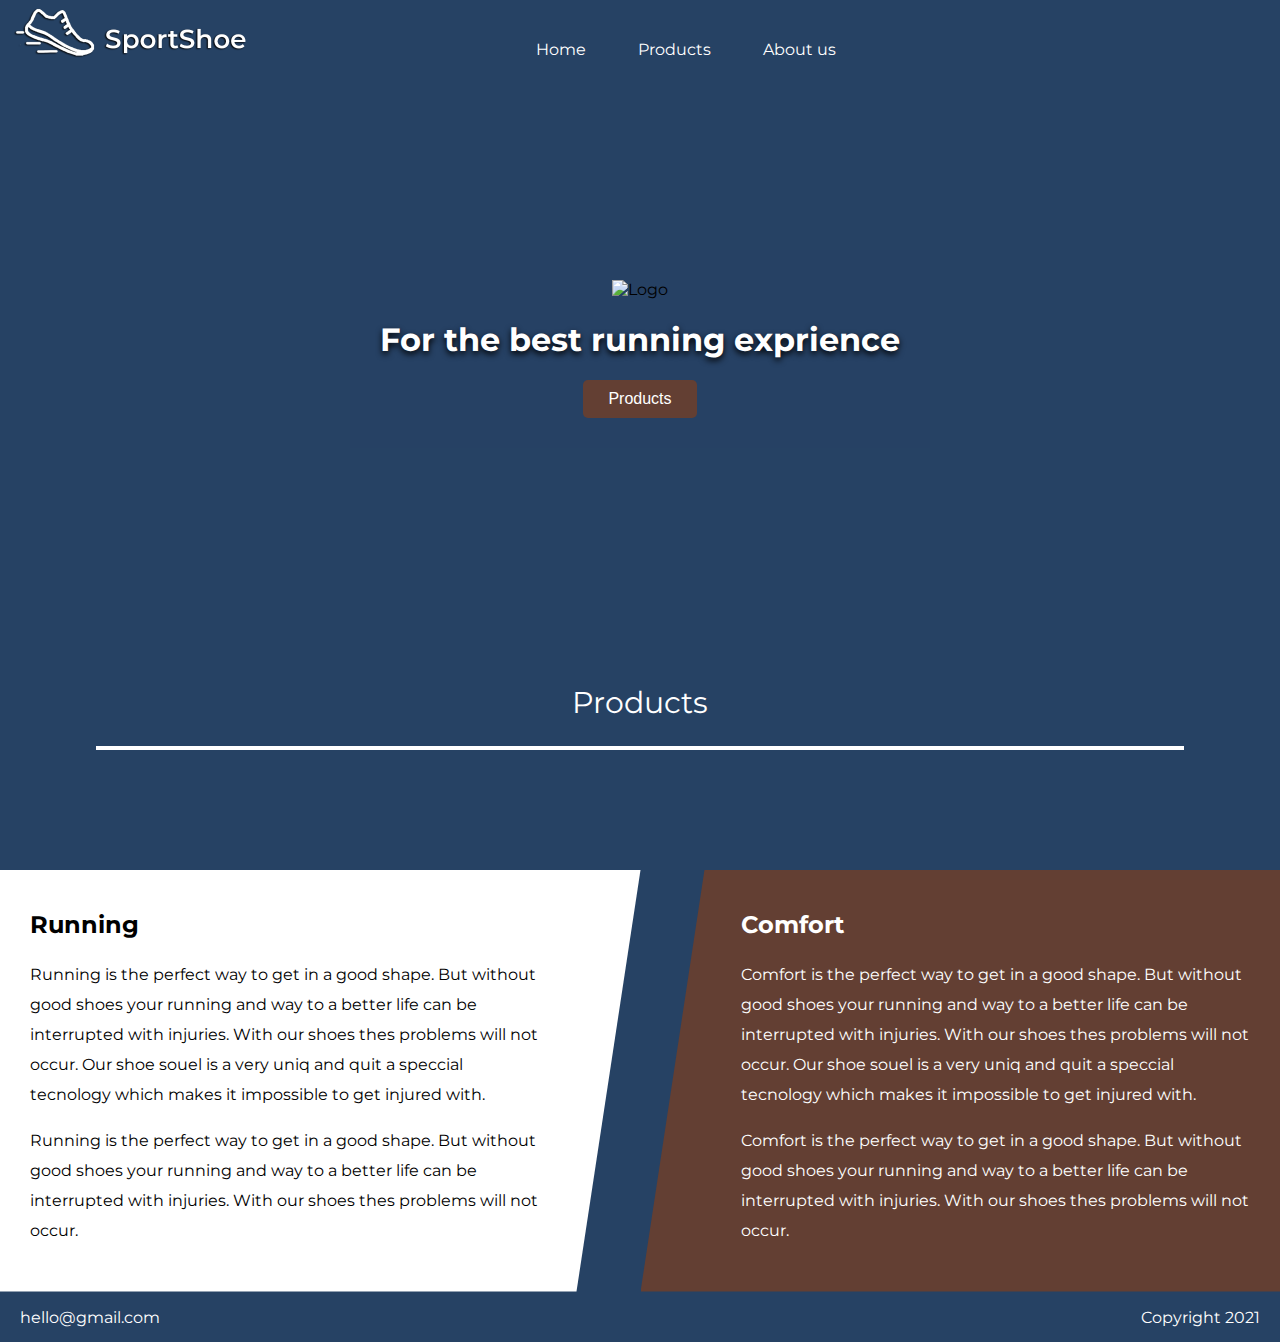
==== index.html @ 1981b254 "Logg in form complete" ====
<!DOCTYPE html>
<html lang="en">

<head>
    <meta charset="UTF-8">
    <meta http-equiv="X-UA-Compatible" content="IE=edge">
    <meta name="viewport" content="width=device-width, initial-scale=1.0">
    <link href="css/style.css" rel="stylesheet">
    <script src="https://kit.fontawesome.com/65aaf5acf6.js" crossorigin="anonymous"></script>
    <link rel="preconnect" href="https://fonts.googleapis.com">
    <link rel="preconnect" href="https://fonts.gstatic.com" crossorigin>
    <link href="https://fonts.googleapis.com/css2?family=Montserrat&display=swap" rel="stylesheet">
    <title>Homepage</title>
</head>

<body>
    <header>
        <div class="nav">
            <div class="logo">
                <img src="images/semester-p2-logo-ligende.png" alt="Logo">
            </div>
            <div class="nav-links">
                <ul>
                    <li><a href="index.html">Home</a></li>
                    <li><a href="products.html">Products</a></li>
                    <li><a href="about.html">About us</a></li>
                </ul>
            </div>
            <div class="nav-icons">
                <ul>
                    <li><i class="fas fa-user-circle"></i>
                        <div class="dropdown">
                            <ul>
                                <li>
                                    <a href="login.html">Log in</a>
                                </li>
                            </ul>
                        </div>
                    </li>
                    <li><a href="#"><i class="fas fa-shopping-cart"></i></a></li>
                </ul>
            </div>
        </div>
    </header>
    <div class="hero-section">
        <div class="hero-content">
            <img src="images/semester-p2-logo-stående.png" alt="Logo">
            <h1>For the best running exprience</h1>
            <a href="products.html"><button>Products</button></a>
        </div>
    </div>
    <div class="product-section">
        <div class="product-content">
            <a href="products.html">
                <h2>Products</h2>
            </a>
            <div class="line"></div>
            <div class="row row-cols-1 row-cols-lg-2 row-cols-lg-4">

            </div>
        </div>
    </div>
    <div class="text-section">
        <div class="left-content">
            <h2>Running</h2>
            <p>Running is the perfect way to get in a good shape. But without good shoes your running and way to a
                better life can be interrupted with injuries. With our shoes thes problems will not occur. Our shoe
                souel is a very uniq and quit a speccial tecnology which makes it impossible to get injured with.</p>
            <p>Running is the perfect way to get in a good shape. But without good shoes your running and way to a
                better life can be interrupted with injuries. With our shoes thes problems will not occur.</p>
        </div>

        <div class="right-content">
            <h2>Comfort</h2>
            <p>Comfort is the perfect way to get in a good shape. But without good shoes your running and way to a
                better life can be interrupted with injuries. With our shoes thes problems will not occur. Our shoe
                souel is a very uniq and quit a speccial tecnology which makes it impossible to get injured with.</p>
            <p>Comfort is the perfect way to get in a good shape. But without good shoes your running and way to a
                better life can be interrupted with injuries. With our shoes thes problems will not occur.</p>
        </div>
    </div>
    <footer class="footer">
        <div class="footer-content">
            <p>hello@gmail.com</p>
            <p>Copyright 2021</p>
        </div>
    </footer>
    <script src="js/home.js" type="module"></script>
</body>

</html>
---- css/style.css ----
body {
  background-color: #264264;
  font-family: "Montserrat", sans-serif;
  margin: 0;
}

.nav {
  display: -webkit-box;
  display: -ms-flexbox;
  display: flex;
  -webkit-box-orient: horizontal;
  -webkit-box-direction: normal;
      -ms-flex-direction: row;
          flex-direction: row;
  -webkit-box-pack: justify;
      -ms-flex-pack: justify;
          justify-content: space-between;
  padding: 5px 5px 0 5px;
  -webkit-box-sizing: border-box;
          box-sizing: border-box;
}

.nav .logo img {
  max-width: 250px;
}

.nav .nav-links ul {
  display: -webkit-inline-box;
  display: -ms-inline-flexbox;
  display: inline-flex;
  list-style: none;
  width: 300px;
  padding: 0;
  -webkit-box-pack: justify;
      -ms-flex-pack: justify;
          justify-content: space-between;
  padding-top: 19px;
}

.nav .nav-links ul a {
  color: #ffffff;
  text-decoration: none;
  cursor: pointer;
}

.nav .nav-links ul a::after {
  content: "";
  display: block;
  width: 0;
  height: 4px;
  background: #ffffff;
  -webkit-transition: width 0.3s;
  transition: width 0.3s;
}

.nav .nav-links ul a:hover::after {
  width: 100%;
  -webkit-transition: width 0.3s;
  transition: width 0.3s;
}

.nav .nav-icons ul {
  list-style: none;
  display: -webkit-inline-box;
  display: -ms-inline-flexbox;
  display: inline-flex;
  width: 100px;
  padding-right: 19px;
  padding-top: 13px;
  -webkit-box-pack: space-evenly;
      -ms-flex-pack: space-evenly;
          justify-content: space-evenly;
}

.nav .nav-icons ul li a {
  font-size: 30px;
  color: #ffffff;
}

.nav .nav-icons ul li i {
  font-size: 30px;
  color: #ffffff;
}

.nav .dropdown {
  display: none;
  width: 175px;
}

.nav .dropdown ul li p {
  font-size: 16px;
  color: #ffffff;
  text-align: center;
  margin-left: -50px;
  font-weight: 600;
}

.nav .dropdown ul li a {
  font-size: 14px;
  text-decoration: none;
}

.nav .nav-icons ul li:hover .dropdown {
  display: block;
  position: absolute;
  background-color: #264264;
  margin-left: -63px;
  margin-top: 2px;
}

.nav .nav-icons ul li:hover .dropdown ul {
  display: block;
  margin: 10px;
}

.nav .nav-icons ul li:hover .dropdown ul li {
  width: 100px;
  padding: 10px;
  text-align: left;
}

.nav .nav-icons ul li:hover .dropdown ul li a:hover {
  text-decoration: underline;
  color: #ffffff;
}

.product-content {
  display: -webkit-box;
  display: -ms-flexbox;
  display: flex;
  -webkit-box-orient: vertical;
  -webkit-box-direction: normal;
      -ms-flex-direction: column;
          flex-direction: column;
  -webkit-box-pack: center;
      -ms-flex-pack: center;
          justify-content: center;
  -webkit-box-align: center;
      -ms-flex-align: center;
          align-items: center;
  padding-top: 40px;
  padding-bottom: 40px;
}

.product-content h2 {
  color: #ffffff;
  font-weight: 400;
  font-size: 30px;
}

.product-content h1 {
  color: #ffffff;
  font-weight: 400;
}

.product-content .line {
  content: "";
  width: 85%;
  height: 4px;
  background: #ffffff;
  display: block;
}

.product-content a {
  text-decoration: none;
  cursor: pointer;
  -webkit-transition: 0.3s all ease;
  transition: 0.3s all ease;
}

.product-content a:hover {
  text-shadow: 0 3px 6px black;
  -webkit-transition: 0.3s all ease;
  transition: 0.3s all ease;
}

.product-content .row {
  display: -webkit-box;
  display: -ms-flexbox;
  display: flex;
  -ms-flex-wrap: wrap;
      flex-wrap: wrap;
  -webkit-box-pack: center;
      -ms-flex-pack: center;
          justify-content: center;
  padding-top: 30px;
}

.product-content .row .col {
  margin: 25px;
}

.product-content .row .card {
  background-color: #633F33;
  border-radius: 15px;
  border: none;
  width: 300px;
  display: -webkit-box;
  display: -ms-flexbox;
  display: flex;
  -webkit-box-orient: vertical;
  -webkit-box-direction: normal;
      -ms-flex-direction: column;
          flex-direction: column;
  -webkit-box-pack: center;
      -ms-flex-pack: center;
          justify-content: center;
  -webkit-box-align: center;
      -ms-flex-align: center;
          align-items: center;
}

.product-content .row .card .card-image {
  height: 200px;
  width: 300px;
  padding: 0;
  -webkit-box-pack: center;
      -ms-flex-pack: center;
          justify-content: center;
  background-size: cover;
  background-repeat: no-repeat;
  background-position: center center;
}

.product-content .row .card .product-text {
  padding: 20px;
  text-align: center;
  color: #ffffff;
}

.product-content .row .card .product-text h3 {
  font-size: 20px;
}

.text-section {
  display: -webkit-box;
  display: -ms-flexbox;
  display: flex;
  -webkit-box-orient: horizontal;
  -webkit-box-direction: normal;
      -ms-flex-direction: row;
          flex-direction: row;
  -webkit-box-pack: center;
      -ms-flex-pack: center;
          justify-content: center;
  -webkit-box-align: center;
      -ms-flex-align: center;
          align-items: center;
  padding-top: 50px;
  margin: 0 auto;
  max-width: 135rem;
}

.text-section .left-content {
  background-color: #ffffff;
  padding: 20px 100px 30px 30px;
  -webkit-clip-path: polygon(0 0, 100% 0, 90% 100%, 0 100%);
          clip-path: polygon(0 0, 100% 0, 90% 100%, 0 100%);
  line-height: 30px;
}

.text-section .right-content {
  background-color: #633F33;
  padding: 20px 30px 30px 100px;
  line-height: 30px;
  color: #ffffff;
  -webkit-clip-path: polygon(10% 0, 100% 0, 100% 100%, 0px 100%);
          clip-path: polygon(10% 0, 100% 0, 100% 100%, 0px 100%);
}

.footer {
  padding: 0;
  margin: 0;
  display: -webkit-box;
  display: -ms-flexbox;
  display: flex;
  height: 50px;
}

.footer-content {
  -webkit-box-pack: justify;
      -ms-flex-pack: justify;
          justify-content: space-between;
  display: -webkit-box;
  display: -ms-flexbox;
  display: flex;
  width: 100%;
  padding: 0 20px;
  color: #ffffff;
}

.hero-section {
  min-height: 60vh;
  height: 100%;
  width: auto;
  padding: 0;
  -webkit-box-pack: center;
      -ms-flex-pack: center;
          justify-content: center;
  background-size: cover;
  background-repeat: no-repeat;
  background-position: center center;
  display: -webkit-box;
  display: -ms-flexbox;
  display: flex;
  justify-content: center;
  -webkit-box-align: center;
      -ms-flex-align: center;
          align-items: center;
  -webkit-box-orient: vertical;
  -webkit-box-direction: normal;
      -ms-flex-direction: column;
          flex-direction: column;
}

.hero-section .hero-content {
  display: -webkit-box;
  display: -ms-flexbox;
  display: flex;
  -webkit-box-orient: vertical;
  -webkit-box-direction: normal;
      -ms-flex-direction: column;
          flex-direction: column;
  -webkit-box-pack: center;
      -ms-flex-pack: center;
          justify-content: center;
  -webkit-box-align: center;
      -ms-flex-align: center;
          align-items: center;
  padding: 30px;
  background-color: #264264e5;
}

.hero-section .hero-content img {
  max-width: 250px;
}

.hero-section .hero-content h1 {
  color: #ffffff;
  text-shadow: 0px 3px 6px black;
}

.hero-section .hero-content button {
  padding: 10px 25px;
  font-size: 16px;
  border: none;
  border-radius: 5px;
  background-color: #633F33;
  color: #ffffff;
  -webkit-transition: all 0.3 ease;
  transition: all 0.3 ease;
  cursor: pointer;
}

.hero-section .hero-content button:hover {
  -webkit-box-shadow: 0px 3px 6px black;
          box-shadow: 0px 3px 6px black;
  -webkit-transition: all 0.3 ease;
  transition: all 0.3 ease;
  background-color: #ffffff;
  color: #633F33;
}

.login-container {
  display: -webkit-box;
  display: -ms-flexbox;
  display: flex;
  -webkit-box-pack: center;
      -ms-flex-pack: center;
          justify-content: center;
  -webkit-box-align: center;
      -ms-flex-align: center;
          align-items: center;
  margin: 0 auto;
  height: 300px;
}

.login-container .login-form {
  display: -webkit-box;
  display: -ms-flexbox;
  display: flex;
  -webkit-box-orient: vertical;
  -webkit-box-direction: normal;
      -ms-flex-direction: column;
          flex-direction: column;
  padding: 60px;
  margin-top: 250px;
  color: #ffffff;
  width: 500px;
  background-color: rgba(0, 0, 0, 0.644);
}

.login-container .login-form h1 {
  font-weight: 400;
}

.login-container .login-form div {
  display: -webkit-box;
  display: -ms-flexbox;
  display: flex;
  -webkit-box-orient: vertical;
  -webkit-box-direction: normal;
      -ms-flex-direction: column;
          flex-direction: column;
  margin-bottom: 20px;
  max-width: 300px;
}

.login-container .login-form div input {
  border: none;
  padding: 10px 5px;
}

.login-container .login-form button {
  max-width: 150px;
  margin-top: 10px;
  padding: 10px 25px;
  font-size: 16px;
  border: none;
  border-radius: 5px;
  background-color: #633F33;
  color: #ffffff;
  -webkit-transition: all 0.3 ease;
  transition: all 0.3 ease;
  cursor: pointer;
}

.login-container .login-form button:hover {
  -webkit-box-shadow: 0px 3px 6px black;
          box-shadow: 0px 3px 6px black;
  -webkit-transition: all 0.3 ease;
  transition: all 0.3 ease;
  background-color: #ffffff;
  color: #633F33;
}

.warning {
  background-color: yellow;
  padding: 15px;
  color: black;
}

.error {
  background-color: red;
  padding: 10px;
  color: black;
}

.succes {
  background-color: green;
  padding: 10px;
  color: black;
}
/*# sourceMappingURL=style.css.map */
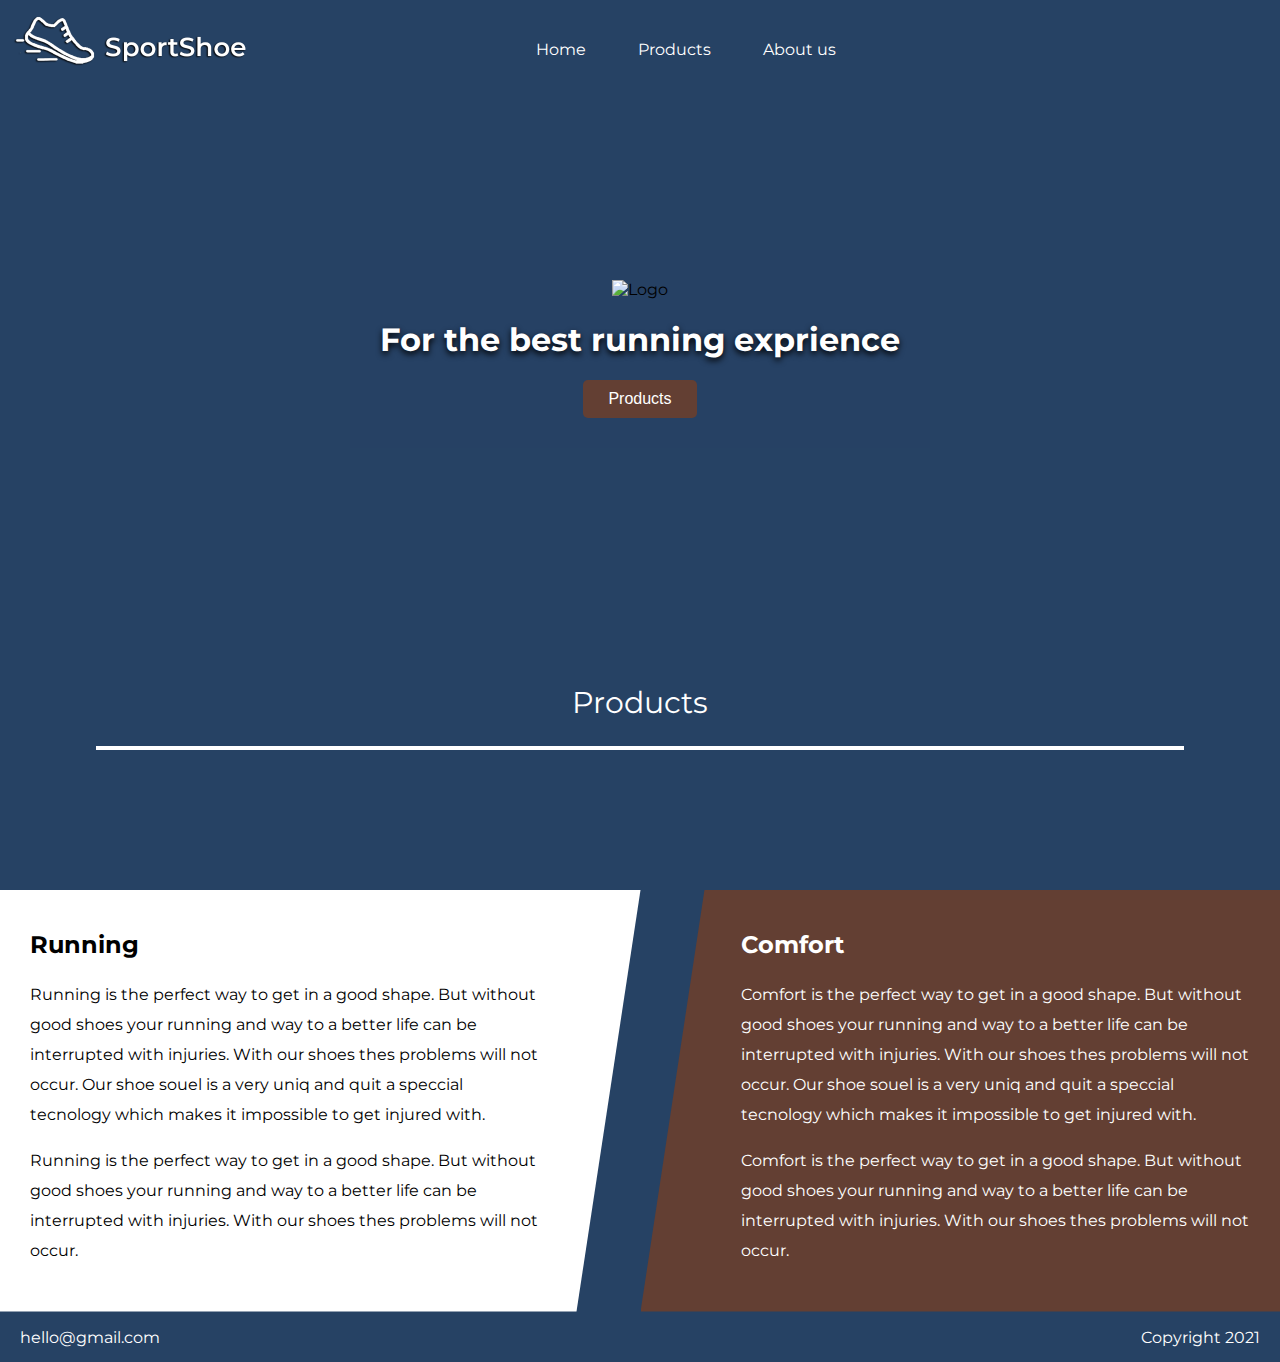
==== commit c782a192: "Almost done with cart" ====
--- a/index.html
+++ b/index.html
@@ -37,7 +37,7 @@
                             </ul>
                         </div>
                     </li>
-                    <li><a href="#"><i class="fas fa-shopping-cart"></i></a></li>
+                    <li><a href="cart.html"><i class="fas fa-shopping-cart"></i></a></li>
                 </ul>
             </div>
         </div>
--- a/css/style.css
+++ b/css/style.css
@@ -18,6 +18,9 @@
   padding: 5px 5px 0 5px;
   -webkit-box-sizing: border-box;
           box-sizing: border-box;
+  -webkit-box-align: center;
+      -ms-flex-align: center;
+          align-items: center;
 }
 
 .nav .logo img {
@@ -82,22 +85,25 @@
   color: #ffffff;
 }
 
-.nav .dropdown {
+.nav .nav-icons .dropdown {
   display: none;
   width: 175px;
 }
 
-.nav .dropdown ul li p {
+.nav .nav-icons .dropdown ul li p {
   font-size: 16px;
   color: #ffffff;
   text-align: center;
-  margin-left: -50px;
+  margin-left: -35px;
+  margin-bottom: 5px;
   font-weight: 600;
 }
 
-.nav .dropdown ul li a {
+.nav .nav-icons .dropdown ul li a {
   font-size: 14px;
   text-decoration: none;
+  margin-left: -35px;
+  margin-bottom: 5px;
 }
 
 .nav .nav-icons ul li:hover .dropdown {
@@ -117,6 +123,19 @@
   width: 100px;
   padding: 10px;
   text-align: left;
+  display: -webkit-box;
+  display: -ms-flexbox;
+  display: flex;
+  -webkit-box-orient: vertical;
+  -webkit-box-direction: normal;
+      -ms-flex-direction: column;
+          flex-direction: column;
+  -webkit-box-align: center;
+      -ms-flex-align: center;
+          align-items: center;
+  -webkit-box-pack: center;
+      -ms-flex-pack: center;
+          justify-content: center;
 }
 
 .nav .nav-icons ul li:hover .dropdown ul li a:hover {
@@ -154,7 +173,7 @@
 }
 
 .product-content .line {
-  content: "";
+  content: '';
   width: 85%;
   height: 4px;
   background: #ffffff;
@@ -184,6 +203,7 @@
       -ms-flex-pack: center;
           justify-content: center;
   padding-top: 30px;
+  max-width: 1400px;
 }
 
 .product-content .row .col {
@@ -226,10 +246,65 @@
   padding: 20px;
   text-align: center;
   color: #ffffff;
+  display: -webkit-box;
+  display: -ms-flexbox;
+  display: flex;
+  -webkit-box-align: center;
+      -ms-flex-align: center;
+          align-items: center;
+  -webkit-box-orient: vertical;
+  -webkit-box-direction: normal;
+      -ms-flex-direction: column;
+          flex-direction: column;
+  -webkit-box-pack: center;
+      -ms-flex-pack: center;
+          justify-content: center;
+}
+
+.product-content .row .card .product-text .product-icon {
+  -webkit-box-pack: space-evenly;
+      -ms-flex-pack: space-evenly;
+          justify-content: space-evenly;
+  width: 80px;
+  display: -webkit-box;
+  display: -ms-flexbox;
+  display: flex;
+}
+
+.product-content .row .card .product-text .product-icon a {
+  color: #ffffff;
+  font-size: 25px;
+  text-decoration: none;
 }
 
 .product-content .row .card .product-text h3 {
   font-size: 20px;
+  margin-bottom: 0px;
+}
+
+.product-content .row .card .product-text p {
+  margin-bottom: 40px;
+}
+
+.product-content .row .card .product-text a button {
+  padding: 10px 25px;
+  font-size: 16px;
+  border: none;
+  border-radius: 5px;
+  background-color: #ffffff;
+  color: #633F33;
+  -webkit-transition: all 0.3 ease;
+  transition: all 0.3 ease;
+  cursor: pointer;
+}
+
+.product-content .row .card .product-text a button:hover {
+  -webkit-box-shadow: 0px 3px 6px black;
+          box-shadow: 0px 3px 6px black;
+  -webkit-transition: all 0.3 ease;
+  transition: all 0.3 ease;
+  background-color: #ffffff;
+  color: #633F33;
 }
 
 .text-section {
@@ -434,6 +509,466 @@
   color: #633F33;
 }
 
+.add-container {
+  display: -webkit-box;
+  display: -ms-flexbox;
+  display: flex;
+  -webkit-box-pack: center;
+      -ms-flex-pack: center;
+          justify-content: center;
+  -webkit-box-align: center;
+      -ms-flex-align: center;
+          align-items: center;
+  margin: 0 auto;
+}
+
+.add-container .add-form {
+  display: -webkit-box;
+  display: -ms-flexbox;
+  display: flex;
+  -webkit-box-align: center;
+      -ms-flex-align: center;
+          align-items: center;
+  -webkit-box-orient: vertical;
+  -webkit-box-direction: normal;
+      -ms-flex-direction: column;
+          flex-direction: column;
+  padding: 60px;
+  margin: 50px 0px;
+  color: #ffffff;
+  width: 500px;
+  background-color: rgba(0, 0, 0, 0.644);
+}
+
+.add-container .add-form .add-content {
+  display: -webkit-box;
+  display: -ms-flexbox;
+  display: flex;
+  -webkit-box-orient: vertical;
+  -webkit-box-direction: normal;
+      -ms-flex-direction: column;
+          flex-direction: column;
+  -webkit-box-align: center;
+      -ms-flex-align: center;
+          align-items: center;
+  max-width: 300px;
+  width: 100%;
+}
+
+.add-container .add-form .add-content h1 {
+  font-weight: 400;
+}
+
+.add-container .add-form .add-content div {
+  display: -webkit-box;
+  display: -ms-flexbox;
+  display: flex;
+  -webkit-box-orient: vertical;
+  -webkit-box-direction: normal;
+      -ms-flex-direction: column;
+          flex-direction: column;
+  margin-bottom: 20px;
+  max-width: 300px;
+  width: 100%;
+}
+
+.add-container .add-form .add-content div input {
+  border: none;
+  padding: 10px 5px;
+}
+
+.add-container .add-form .add-content .img-url-placeholder {
+  font-style: italic;
+  font-size: 14px;
+  margin-top: 5px;
+}
+
+.add-container .add-form .add-content button {
+  max-width: 150px;
+  width: 100%;
+  margin-top: 10px;
+  padding: 10px 25px;
+  font-size: 16px;
+  border: none;
+  border-radius: 5px;
+  background-color: #633F33;
+  color: #ffffff;
+  -webkit-transition: all 0.3 ease;
+  transition: all 0.3 ease;
+  cursor: pointer;
+}
+
+.add-container .add-form .add-content button:hover {
+  -webkit-box-shadow: 0px 3px 6px black;
+          box-shadow: 0px 3px 6px black;
+  -webkit-transition: all 0.3 ease;
+  transition: all 0.3 ease;
+  background-color: #ffffff;
+  color: #633F33;
+}
+
+.add-container .add-form .add-content a {
+  text-decoration: none;
+  margin-top: 20px;
+  padding: 10px 5px;
+  background-color: #ffffff;
+  color: #633F33;
+  -webkit-transition: 0.3s all ease;
+  transition: 0.3s all ease;
+}
+
+.add-container .add-form .add-content a:hover {
+  background-color: #633F33;
+  color: #ffffff;
+  -webkit-transition: 0.3s all ease;
+  transition: 0.3s all ease;
+}
+
+.edit-container {
+  display: -webkit-box;
+  display: -ms-flexbox;
+  display: flex;
+  -webkit-box-pack: center;
+      -ms-flex-pack: center;
+          justify-content: center;
+  -webkit-box-align: center;
+      -ms-flex-align: center;
+          align-items: center;
+  margin: 0 auto;
+}
+
+.edit-container .edit-form {
+  display: -webkit-box;
+  display: -ms-flexbox;
+  display: flex;
+  -webkit-box-align: center;
+      -ms-flex-align: center;
+          align-items: center;
+  -webkit-box-orient: vertical;
+  -webkit-box-direction: normal;
+      -ms-flex-direction: column;
+          flex-direction: column;
+  padding: 60px;
+  margin: 50px 0px;
+  color: #ffffff;
+  width: 500px;
+  background-color: rgba(0, 0, 0, 0.644);
+}
+
+.edit-container .edit-form .edit-content {
+  display: -webkit-box;
+  display: -ms-flexbox;
+  display: flex;
+  -webkit-box-orient: vertical;
+  -webkit-box-direction: normal;
+      -ms-flex-direction: column;
+          flex-direction: column;
+  -webkit-box-align: center;
+      -ms-flex-align: center;
+          align-items: center;
+  max-width: 300px;
+  width: 100%;
+}
+
+.edit-container .edit-form .edit-content #id {
+  width: 50px;
+  margin-bottom: 20px;
+  text-align: center;
+}
+
+.edit-container .edit-form .edit-content h1 {
+  font-weight: 400;
+}
+
+.edit-container .edit-form .edit-content div {
+  display: -webkit-box;
+  display: -ms-flexbox;
+  display: flex;
+  -webkit-box-orient: vertical;
+  -webkit-box-direction: normal;
+      -ms-flex-direction: column;
+          flex-direction: column;
+  margin-bottom: 20px;
+  max-width: 300px;
+  width: 100%;
+}
+
+.edit-container .edit-form .edit-content div input {
+  border: none;
+  padding: 10px 5px;
+}
+
+.edit-container .edit-form .edit-content .current-img-div {
+  width: 200px;
+  height: 200px;
+}
+
+.edit-container .edit-form .edit-content .current-img {
+  height: 200px;
+  width: 300px;
+  padding: 0;
+  -webkit-box-pack: center;
+      -ms-flex-pack: center;
+          justify-content: center;
+  background-size: cover;
+  background-repeat: no-repeat;
+  background-position: center center;
+}
+
+.edit-container .edit-form .edit-content button {
+  max-width: 150px;
+  width: 100%;
+  margin-top: 10px;
+  padding: 10px 25px;
+  font-size: 16px;
+  border: none;
+  border-radius: 5px;
+  background-color: #633F33;
+  color: #ffffff;
+  -webkit-transition: all 0.3 ease;
+  transition: all 0.3 ease;
+  cursor: pointer;
+}
+
+.edit-container .edit-form .edit-content button:hover {
+  -webkit-box-shadow: 0px 3px 6px black;
+          box-shadow: 0px 3px 6px black;
+  -webkit-transition: all 0.3 ease;
+  transition: all 0.3 ease;
+  background-color: #ffffff;
+  color: #633F33;
+}
+
+.edit-container .edit-form .edit-content a {
+  text-decoration: none;
+  margin-top: 20px;
+  padding: 10px 5px;
+  background-color: #ffffff;
+  color: #633F33;
+  -webkit-transition: 0.3s all ease;
+  transition: 0.3s all ease;
+}
+
+.edit-container .edit-form .edit-content a:hover {
+  background-color: #633F33;
+  color: #ffffff;
+  -webkit-transition: 0.3s all ease;
+  transition: 0.3s all ease;
+}
+
+.search {
+  padding: 10px;
+  margin-bottom: 20px;
+}
+
+.line {
+  margin-bottom: 20px;
+}
+
+.details-container {
+  display: -webkit-box;
+  display: -ms-flexbox;
+  display: flex;
+  -webkit-box-align: center;
+      -ms-flex-align: center;
+          align-items: center;
+  -webkit-box-pack: center;
+      -ms-flex-pack: center;
+          justify-content: center;
+}
+
+.details-container .details-content {
+  display: -webkit-box;
+  display: -ms-flexbox;
+  display: flex;
+  -webkit-box-orient: horizontal;
+  -webkit-box-direction: normal;
+      -ms-flex-direction: row;
+          flex-direction: row;
+  -webkit-box-pack: space-evenly;
+      -ms-flex-pack: space-evenly;
+          justify-content: space-evenly;
+  -webkit-box-align: center;
+      -ms-flex-align: center;
+          align-items: center;
+  max-width: 1500px;
+}
+
+.details-container .details-content .image-section {
+  max-width: 600px;
+}
+
+.details-container .details-content .image-section .image img {
+  max-width: 400px;
+  padding: 40px;
+}
+
+.details-container .details-content .info-section {
+  max-width: 600px;
+}
+
+.details-container .details-content .info-section .info-content {
+  padding: 40px;
+  margin: 20px 30px 20px 0;
+  color: #ffffff;
+  background-color: #633F33;
+}
+
+.details-container .details-content .info-section .info-content .line {
+  content: '';
+  width: 85%;
+  height: 4px;
+  background-color: #ffffff;
+}
+
+.details-container .details-content .info-section .info-content p {
+  line-height: 30px;
+}
+
+.details-container .details-content .info-section .info-content h2 {
+  font-size: 27px;
+}
+
+.details-container .details-content .info-section .info-content a button {
+  padding: 10px 25px;
+  font-size: 16px;
+  border: none;
+  border-radius: 5px;
+  background-color: #ffffff;
+  color: #633F33;
+  -webkit-transition: all 0.3 ease;
+  transition: all 0.3 ease;
+  cursor: pointer;
+}
+
+.details-container .details-content .info-section .info-content a button:hover {
+  -webkit-box-shadow: 0px 3px 6px black;
+          box-shadow: 0px 3px 6px black;
+  -webkit-transition: all 0.3 ease;
+  transition: all 0.3 ease;
+  background-color: #ffffff;
+  color: #633F33;
+}
+
+.cart-container {
+  padding: 40px;
+  color: #264264;
+  background-color: #ffffff;
+  min-height: 50vh;
+}
+
+.cart-container h1 {
+  font-weight: 600;
+  text-align: center;
+  padding-bottom: 40px;
+}
+
+.cart-container .cart-headings {
+  display: -webkit-box;
+  display: -ms-flexbox;
+  display: flex;
+  -webkit-box-orient: horizontal;
+  -webkit-box-direction: normal;
+      -ms-flex-direction: row;
+          flex-direction: row;
+  -webkit-box-pack: space-evenly;
+      -ms-flex-pack: space-evenly;
+          justify-content: space-evenly;
+  -webkit-box-align: center;
+      -ms-flex-align: center;
+          align-items: center;
+  max-width: 1500px;
+  margin: 0 auto;
+}
+
+.cart-container .cart-headings h2 {
+  font-weight: 500;
+}
+
+.cart-container .line {
+  content: '';
+  width: 100%;
+  height: 4px;
+  background-color: #264264;
+  max-width: 1500px;
+  margin: 0 auto;
+}
+
+.cart-container .cart-info {
+  padding-top: 20px;
+  padding-bottom: 10px;
+  display: -webkit-box;
+  display: -ms-flexbox;
+  display: flex;
+  -webkit-box-orient: horizontal;
+  -webkit-box-direction: normal;
+      -ms-flex-direction: row;
+          flex-direction: row;
+  -ms-flex-pack: distribute;
+      justify-content: space-around;
+  -webkit-box-align: center;
+      -ms-flex-align: center;
+          align-items: center;
+  padding-right: 150px;
+  max-width: 1500px;
+  margin: 0 auto;
+}
+
+.cart-container .cart-info img {
+  max-width: 150px;
+}
+
+.cart-container .cart-info a {
+  color: #264264;
+}
+
+.cart-container .cart-info p {
+  font-size: 18px;
+}
+
+.cart-container .cart-info button {
+  background-color: #ffffff;
+  border: none;
+}
+
+.cart-container .cart-info button i {
+  font-size: 27px;
+  color: #264264;
+}
+
+.cart-container .product-line {
+  content: '';
+  width: 100%;
+  height: 2px;
+  background-color: #264264;
+  max-width: 1500px;
+  margin: 0 auto;
+}
+
+.cart-container .subtotal {
+  display: -webkit-box;
+  display: -ms-flexbox;
+  display: flex;
+  -webkit-box-orient: horizontal;
+  -webkit-box-direction: normal;
+      -ms-flex-direction: row;
+          flex-direction: row;
+  -webkit-box-pack: justify;
+      -ms-flex-pack: justify;
+          justify-content: space-between;
+  -webkit-box-align: center;
+      -ms-flex-align: center;
+          align-items: center;
+  max-width: 1500px;
+  margin: 0 auto;
+}
+
+.success {
+  background-color: green;
+  padding: 15px;
+  color: white;
+}
+
 .warning {
   background-color: yellow;
   padding: 15px;
@@ -442,13 +977,14 @@
 
 .error {
   background-color: red;
-  padding: 10px;
+  padding: 15px;
   color: black;
 }
 
-.succes {
-  background-color: green;
-  padding: 10px;
-  color: black;
+.message {
+  background-color: transparent;
+  padding: 15px;
+  color: #264264;
+  text-align: center;
 }
 /*# sourceMappingURL=style.css.map */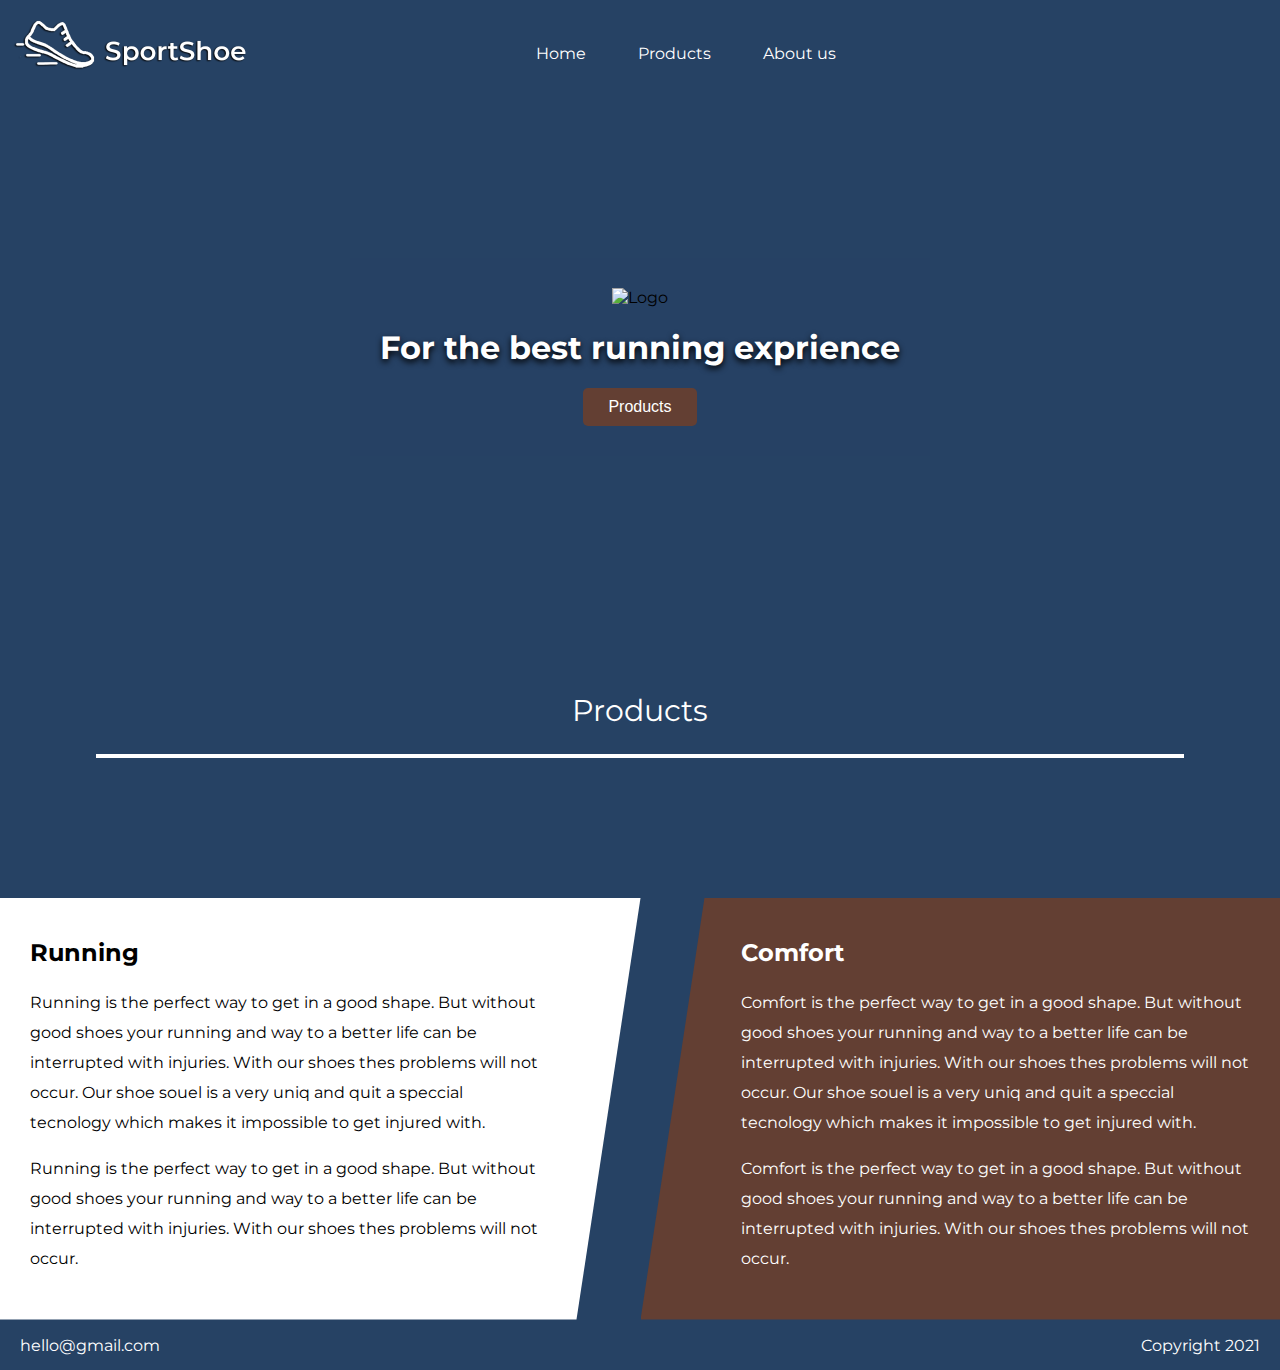
==== commit dade6ff5: "cart is done only edit left" ====
--- a/index.html
+++ b/index.html
@@ -17,7 +17,7 @@
     <header>
         <div class="nav">
             <div class="logo">
-                <img src="images/semester-p2-logo-ligende.png" alt="Logo">
+                <a href="index.html"><img src="images/semester-p2-logo-ligende.png" alt="Logo"></a>
             </div>
             <div class="nav-links">
                 <ul>
@@ -86,6 +86,7 @@
         </div>
     </footer>
     <script src="js/home.js" type="module"></script>
+    <script src="js/components/itemsInCart.js" type="module"></script>
 </body>
 
 </html>--- a/css/style.css
+++ b/css/style.css
@@ -47,7 +47,7 @@
 }
 
 .nav .nav-links ul a::after {
-  content: "";
+  content: '';
   display: block;
   width: 0;
   height: 4px;
@@ -81,6 +81,7 @@
 }
 
 .nav .nav-icons ul li i {
+  padding-right: 10px;
   font-size: 30px;
   color: #ffffff;
 }
@@ -698,12 +699,7 @@
   padding: 10px 5px;
 }
 
-.edit-container .edit-form .edit-content .current-img-div {
-  width: 200px;
-  height: 200px;
-}
-
-.edit-container .edit-form .edit-content .current-img {
+.edit-container .edit-form .edit-content .current-img-div .current-img {
   height: 200px;
   width: 300px;
   padding: 0;
@@ -848,6 +844,13 @@
   transition: all 0.3 ease;
   background-color: #ffffff;
   color: #633F33;
+}
+
+.details-container .details-content .info-section .info-content .note {
+  background-color: #ffffff;
+  color: #264264;
+  text-align: center;
+  padding: 10px;
 }
 
 .cart-container {
@@ -934,6 +937,7 @@
 .cart-container .cart-info button i {
   font-size: 27px;
   color: #264264;
+  cursor: pointer;
 }
 
 .cart-container .product-line {
@@ -981,9 +985,9 @@
   color: black;
 }
 
-.message {
+.notification {
   background-color: transparent;
-  padding: 15px;
+  padding: 35px;
   color: #264264;
   text-align: center;
 }
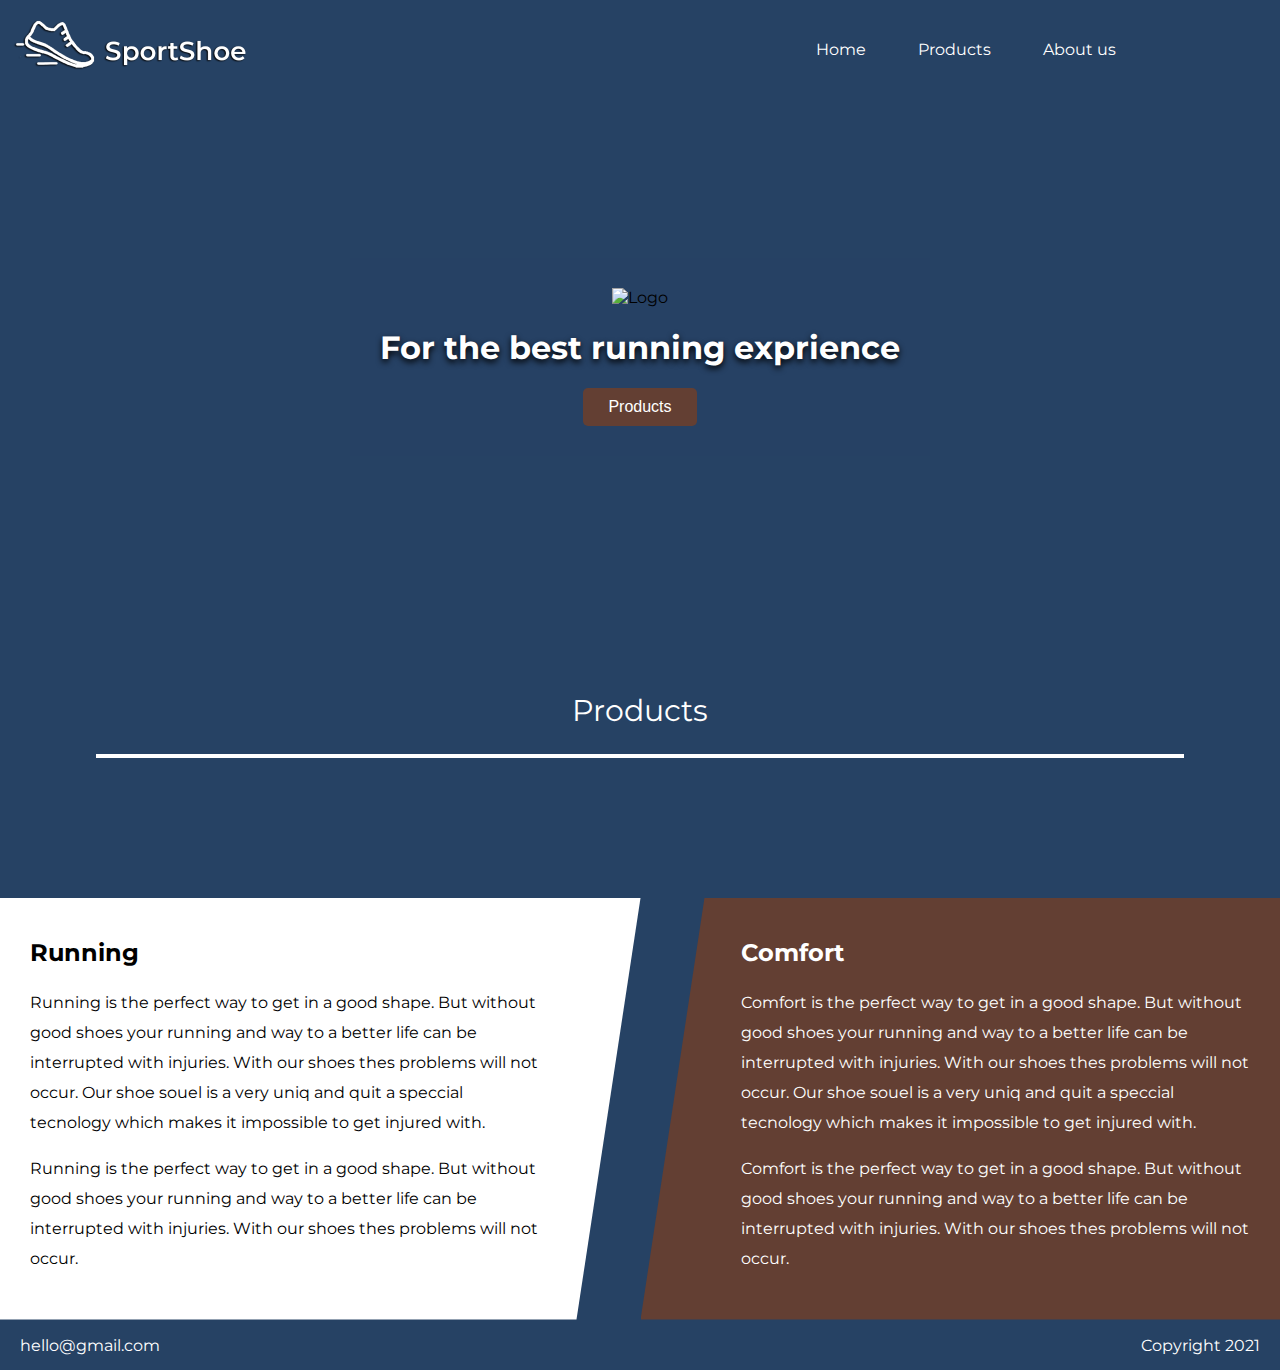
==== commit 943e0148: "working on the hamburger menu" ====
--- a/index.html
+++ b/index.html
@@ -19,26 +19,29 @@
             <div class="logo">
                 <a href="index.html"><img src="images/semester-p2-logo-ligende.png" alt="Logo"></a>
             </div>
-            <div class="nav-links">
-                <ul>
-                    <li><a href="index.html">Home</a></li>
-                    <li><a href="products.html">Products</a></li>
-                    <li><a href="about.html">About us</a></li>
-                </ul>
-            </div>
-            <div class="nav-icons">
-                <ul>
-                    <li><i class="fas fa-user-circle"></i>
-                        <div class="dropdown">
-                            <ul>
-                                <li>
-                                    <a href="login.html">Log in</a>
-                                </li>
-                            </ul>
-                        </div>
-                    </li>
-                    <li><a href="cart.html"><i class="fas fa-shopping-cart"></i></a></li>
-                </ul>
+            <label class="hamburger-label"><i class="fas fa-bars"></i></label>
+            <div id="nav-container" class="nav-container">
+                <div class="nav-links">
+                    <ul>
+                        <li><a href="index.html">Home</a></li>
+                        <li><a href="products.html">Products</a></li>
+                        <li><a href="about.html">About us</a></li>
+                    </ul>
+                </div>
+                <div class="nav-icons">
+                    <ul>
+                        <li><i class="fas fa-user-circle"></i>
+                            <div class="dropdown">
+                                <ul>
+                                    <li>
+                                        <a href="login.html">Log in</a>
+                                    </li>
+                                </ul>
+                            </div>
+                        </li>
+                        <li><a href="cart.html"><i class="fas fa-shopping-cart"></i></a></li>
+                    </ul>
+                </div>
             </div>
         </div>
     </header>
@@ -87,6 +90,7 @@
     </footer>
     <script src="js/home.js" type="module"></script>
     <script src="js/components/itemsInCart.js" type="module"></script>
+    <script src="js/components/hamburgerMenu.js" type="module"></script>
 </body>
 
 </html>--- a/css/style.css
+++ b/css/style.css
@@ -23,11 +23,30 @@
           align-items: center;
 }
 
+.nav .logo {
+  padding: 12px 0;
+}
+
 .nav .logo img {
   max-width: 250px;
 }
 
-.nav .nav-links ul {
+.nav .hamburger-label {
+  float: right;
+  color: #ffffff;
+  padding: 10px;
+  font-size: 1.5rem;
+  display: none;
+  cursor: pointer;
+}
+
+.nav .nav-container {
+  display: -webkit-box;
+  display: -ms-flexbox;
+  display: flex;
+}
+
+.nav .nav-container .nav-links ul {
   display: -webkit-inline-box;
   display: -ms-inline-flexbox;
   display: inline-flex;
@@ -40,13 +59,13 @@
   padding-top: 19px;
 }
 
-.nav .nav-links ul a {
+.nav .nav-container .nav-links ul a {
   color: #ffffff;
   text-decoration: none;
   cursor: pointer;
 }
 
-.nav .nav-links ul a::after {
+.nav .nav-container .nav-links ul a::after {
   content: '';
   display: block;
   width: 0;
@@ -56,13 +75,13 @@
   transition: width 0.3s;
 }
 
-.nav .nav-links ul a:hover::after {
+.nav .nav-container .nav-links ul a:hover::after {
   width: 100%;
   -webkit-transition: width 0.3s;
   transition: width 0.3s;
 }
 
-.nav .nav-icons ul {
+.nav .nav-container .nav-icons ul {
   list-style: none;
   display: -webkit-inline-box;
   display: -ms-inline-flexbox;
@@ -75,23 +94,23 @@
           justify-content: space-evenly;
 }
 
-.nav .nav-icons ul li a {
+.nav .nav-container .nav-icons ul li a {
   font-size: 30px;
   color: #ffffff;
 }
 
-.nav .nav-icons ul li i {
+.nav .nav-container .nav-icons ul li i {
   padding-right: 10px;
   font-size: 30px;
   color: #ffffff;
 }
 
-.nav .nav-icons .dropdown {
+.nav .nav-container .nav-icons .dropdown {
   display: none;
   width: 175px;
 }
 
-.nav .nav-icons .dropdown ul li p {
+.nav .nav-container .nav-icons .dropdown ul li p {
   font-size: 16px;
   color: #ffffff;
   text-align: center;
@@ -100,14 +119,14 @@
   font-weight: 600;
 }
 
-.nav .nav-icons .dropdown ul li a {
+.nav .nav-container .nav-icons .dropdown ul li a {
   font-size: 14px;
   text-decoration: none;
   margin-left: -35px;
   margin-bottom: 5px;
 }
 
-.nav .nav-icons ul li:hover .dropdown {
+.nav .nav-container .nav-icons ul li:hover .dropdown {
   display: block;
   position: absolute;
   background-color: #264264;
@@ -115,12 +134,12 @@
   margin-top: 2px;
 }
 
-.nav .nav-icons ul li:hover .dropdown ul {
+.nav .nav-container .nav-icons ul li:hover .dropdown ul {
   display: block;
   margin: 10px;
 }
 
-.nav .nav-icons ul li:hover .dropdown ul li {
+.nav .nav-container .nav-icons ul li:hover .dropdown ul li {
   width: 100px;
   padding: 10px;
   text-align: left;
@@ -139,9 +158,18 @@
           justify-content: center;
 }
 
-.nav .nav-icons ul li:hover .dropdown ul li a:hover {
+.nav .nav-container .nav-icons ul li:hover .dropdown ul li a:hover {
   text-decoration: underline;
   color: #ffffff;
+}
+
+@media (max-width: 750px) {
+  .nav .nav-container {
+    display: none;
+  }
+  .nav .hamburger-label {
+    display: block;
+  }
 }
 
 .product-content {
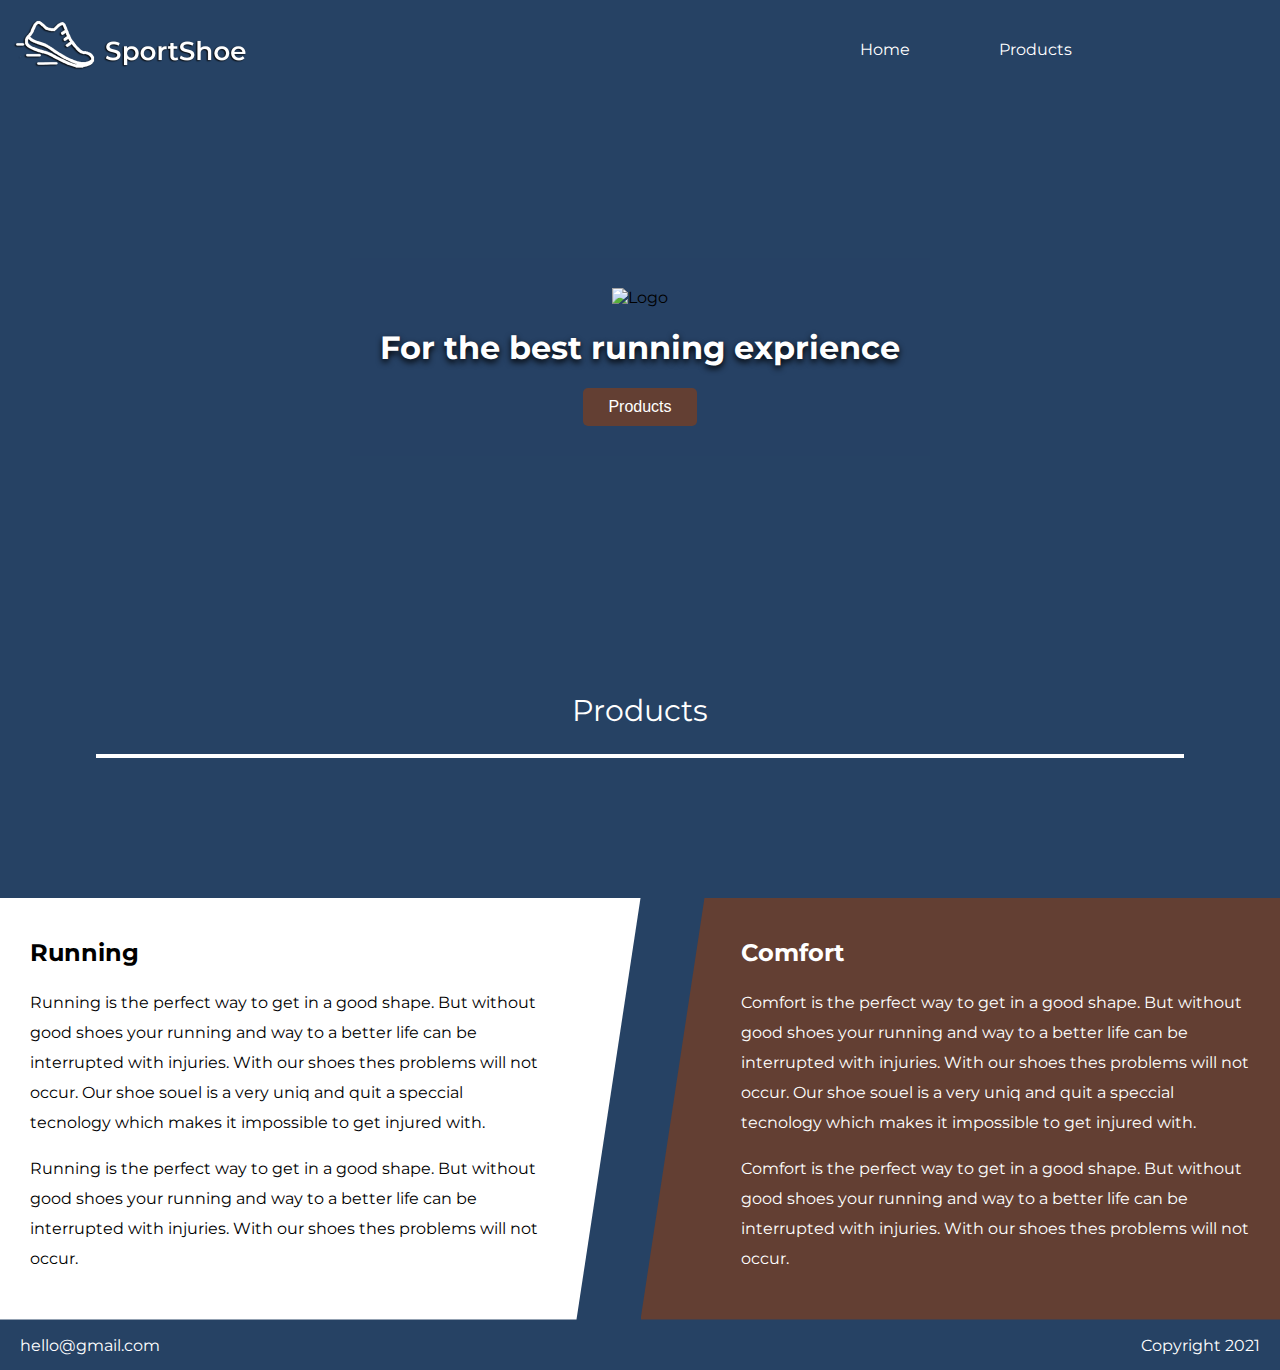
==== commit 5b19ba1c: "work" ====
--- a/index.html
+++ b/index.html
@@ -19,13 +19,12 @@
             <div class="logo">
                 <a href="index.html"><img src="images/semester-p2-logo-ligende.png" alt="Logo"></a>
             </div>
-            <label class="hamburger-label"><i class="fas fa-bars"></i></label>
+            <button class="hamburger-label"><i class="fas fa-bars"></i></button>
             <div id="nav-container" class="nav-container">
                 <div class="nav-links">
                     <ul>
                         <li><a href="index.html">Home</a></li>
                         <li><a href="products.html">Products</a></li>
-                        <li><a href="about.html">About us</a></li>
                     </ul>
                 </div>
                 <div class="nav-icons">
--- a/css/style.css
+++ b/css/style.css
@@ -21,6 +21,8 @@
   -webkit-box-align: center;
       -ms-flex-align: center;
           align-items: center;
+  -ms-flex-wrap: wrap;
+      flex-wrap: wrap;
 }
 
 .nav .logo {
@@ -34,6 +36,8 @@
 .nav .hamburger-label {
   float: right;
   color: #ffffff;
+  background-color: transparent;
+  border: none;
   padding: 10px;
   font-size: 1.5rem;
   display: none;
@@ -53,9 +57,8 @@
   list-style: none;
   width: 300px;
   padding: 0;
-  -webkit-box-pack: justify;
-      -ms-flex-pack: justify;
-          justify-content: space-between;
+  -ms-flex-pack: distribute;
+      justify-content: space-around;
   padding-top: 19px;
 }
 
@@ -82,7 +85,6 @@
 }
 
 .nav .nav-container .nav-icons ul {
-  list-style: none;
   display: -webkit-inline-box;
   display: -ms-inline-flexbox;
   display: inline-flex;
@@ -94,23 +96,44 @@
           justify-content: space-evenly;
 }
 
-.nav .nav-container .nav-icons ul li a {
-  font-size: 30px;
-  color: #ffffff;
-}
-
-.nav .nav-container .nav-icons ul li i {
-  padding-right: 10px;
-  font-size: 30px;
-  color: #ffffff;
-}
-
-.nav .nav-container .nav-icons .dropdown {
+.nav .nav-container .nav-icons ul li {
+  list-style: none;
+}
+
+.nav .nav-container .nav-icons ul li .dropdown {
   display: none;
   width: 175px;
-}
-
-.nav .nav-container .nav-icons .dropdown ul li p {
+  position: absolute;
+  background-color: #264264;
+  margin-left: -63px;
+  margin-top: 2px;
+}
+
+.nav .nav-container .nav-icons ul li .dropdown ul {
+  display: block;
+  margin: 10px;
+}
+
+.nav .nav-container .nav-icons ul li .dropdown ul li {
+  width: 100px;
+  padding: 10px;
+  text-align: left;
+  display: -webkit-box;
+  display: -ms-flexbox;
+  display: flex;
+  -webkit-box-orient: vertical;
+  -webkit-box-direction: normal;
+      -ms-flex-direction: column;
+          flex-direction: column;
+  -webkit-box-align: center;
+      -ms-flex-align: center;
+          align-items: center;
+  -webkit-box-pack: center;
+      -ms-flex-pack: center;
+          justify-content: center;
+}
+
+.nav .nav-container .nav-icons ul li .dropdown ul li p {
   font-size: 16px;
   color: #ffffff;
   text-align: center;
@@ -119,53 +142,66 @@
   font-weight: 600;
 }
 
-.nav .nav-container .nav-icons .dropdown ul li a {
+.nav .nav-container .nav-icons ul li .dropdown ul li a {
   font-size: 14px;
   text-decoration: none;
   margin-left: -35px;
   margin-bottom: 5px;
 }
 
+.nav .nav-container .nav-icons ul li .dropdown ul li a:hover {
+  text-decoration: underline;
+  color: #ffffff;
+}
+
+.nav .nav-container .nav-icons ul li a {
+  font-size: 30px;
+  color: #ffffff;
+}
+
+.nav .nav-container .nav-icons ul li i {
+  padding-right: 10px;
+  font-size: 30px;
+  color: #ffffff;
+}
+
 .nav .nav-container .nav-icons ul li:hover .dropdown {
   display: block;
-  position: absolute;
-  background-color: #264264;
-  margin-left: -63px;
-  margin-top: 2px;
-}
-
-.nav .nav-container .nav-icons ul li:hover .dropdown ul {
-  display: block;
-  margin: 10px;
-}
-
-.nav .nav-container .nav-icons ul li:hover .dropdown ul li {
-  width: 100px;
-  padding: 10px;
-  text-align: left;
-  display: -webkit-box;
-  display: -ms-flexbox;
-  display: flex;
-  -webkit-box-orient: vertical;
-  -webkit-box-direction: normal;
-      -ms-flex-direction: column;
-          flex-direction: column;
-  -webkit-box-align: center;
-      -ms-flex-align: center;
-          align-items: center;
-  -webkit-box-pack: center;
-      -ms-flex-pack: center;
-          justify-content: center;
-}
-
-.nav .nav-container .nav-icons ul li:hover .dropdown ul li a:hover {
-  text-decoration: underline;
-  color: #ffffff;
-}
-
-@media (max-width: 750px) {
+}
+
+@media (max-width: 760px) {
   .nav .nav-container {
     display: none;
+    width: 100%;
+    -webkit-box-orient: vertical;
+    -webkit-box-direction: normal;
+        -ms-flex-direction: column;
+            flex-direction: column;
+    margin-left: 20px;
+  }
+  .nav .nav-icons ul li .dropdown ul li {
+    margin-bottom: 29px;
+  }
+  .nav .nav-icons ul,
+  .nav .nav-links ul {
+    display: -webkit-box;
+    display: -ms-flexbox;
+    display: flex;
+    -webkit-box-orient: vertical;
+    -webkit-box-direction: normal;
+        -ms-flex-direction: column;
+            flex-direction: column;
+    padding: 0px;
+    margin: 0px;
+  }
+  .nav .nav-icons ul li:hover .dropdown {
+    padding: 0;
+    margin: 0;
+  }
+  .nav .show {
+    display: -webkit-box;
+    display: -ms-flexbox;
+    display: flex;
   }
   .nav .hamburger-label {
     display: block;
@@ -336,6 +372,28 @@
   color: #633F33;
 }
 
+@media (max-width: 650px) {
+  .product-content h2 {
+    font-size: 20px;
+  }
+  .product-content .row .card {
+    width: 250px;
+  }
+  .product-content .row .card .card-image {
+    width: 250px;
+  }
+  .product-content .row .card .product-text .product-icon a {
+    font-size: 18px;
+  }
+  .product-content .row .card .product-text h3 {
+    font-size: 18px;
+  }
+  .product-content .row .card .product-text a button {
+    padding: 5px 15px;
+    font-size: 16px;
+  }
+}
+
 .text-section {
   display: -webkit-box;
   display: -ms-flexbox;
@@ -370,6 +428,21 @@
   color: #ffffff;
   -webkit-clip-path: polygon(10% 0, 100% 0, 100% 100%, 0px 100%);
           clip-path: polygon(10% 0, 100% 0, 100% 100%, 0px 100%);
+}
+
+@media (max-width: 650px) {
+  .text-section {
+    -webkit-box-orient: vertical;
+    -webkit-box-direction: normal;
+        -ms-flex-direction: column;
+            flex-direction: column;
+  }
+  .text-section .left-content,
+  .text-section .right-content {
+    -webkit-clip-path: none;
+            clip-path: none;
+    padding: 30px;
+  }
 }
 
 .footer {
@@ -463,6 +536,29 @@
   transition: all 0.3 ease;
   background-color: #ffffff;
   color: #633F33;
+}
+
+@media (max-width: 900px) {
+  .hero-section {
+    min-height: 40vh;
+  }
+}
+
+@media (max-width: 650px) {
+  .hero-section .hero-content {
+    padding: 10px;
+  }
+  .hero-section .hero-content img {
+    max-width: 150px;
+  }
+  .hero-section .hero-content h1 {
+    font-size: 23px;
+    text-align: center;
+  }
+  .hero-section .hero-content button {
+    padding: 5px 15px;
+    font-size: 16px;
+  }
 }
 
 .login-container {
